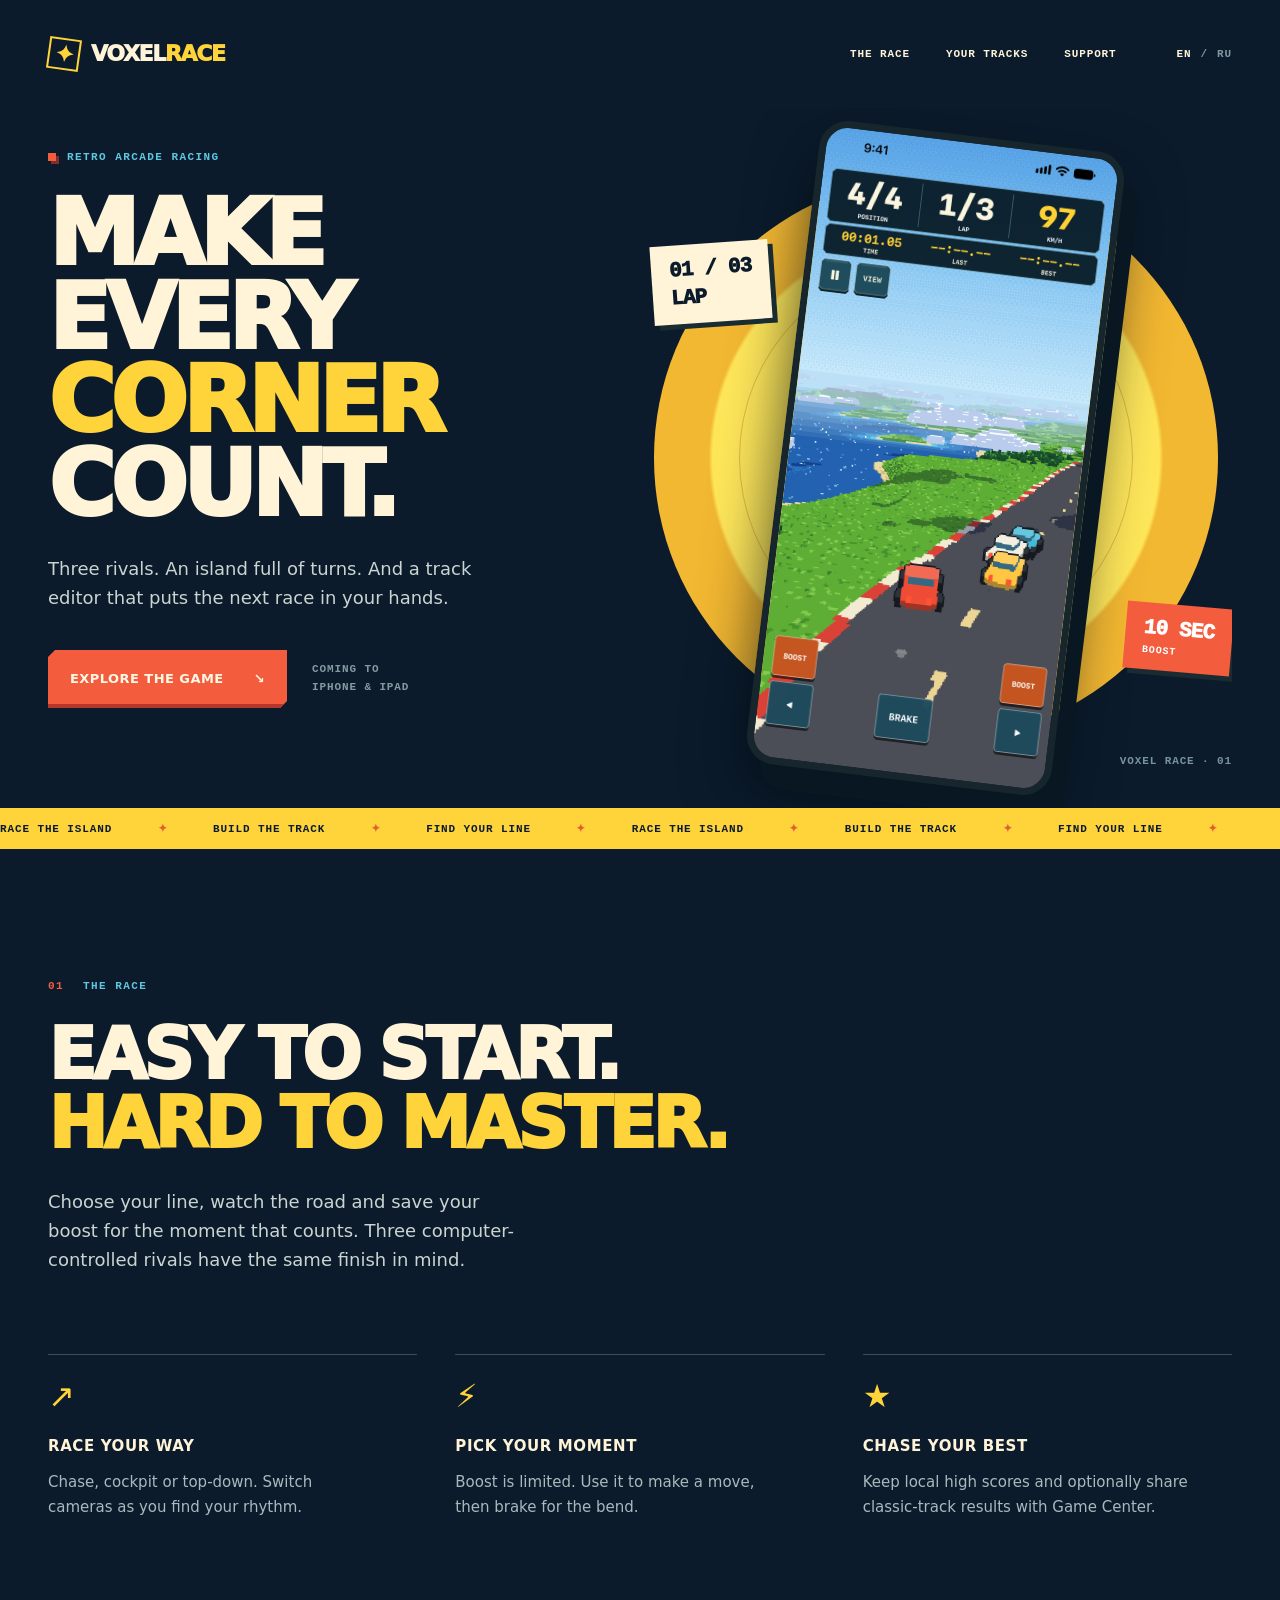
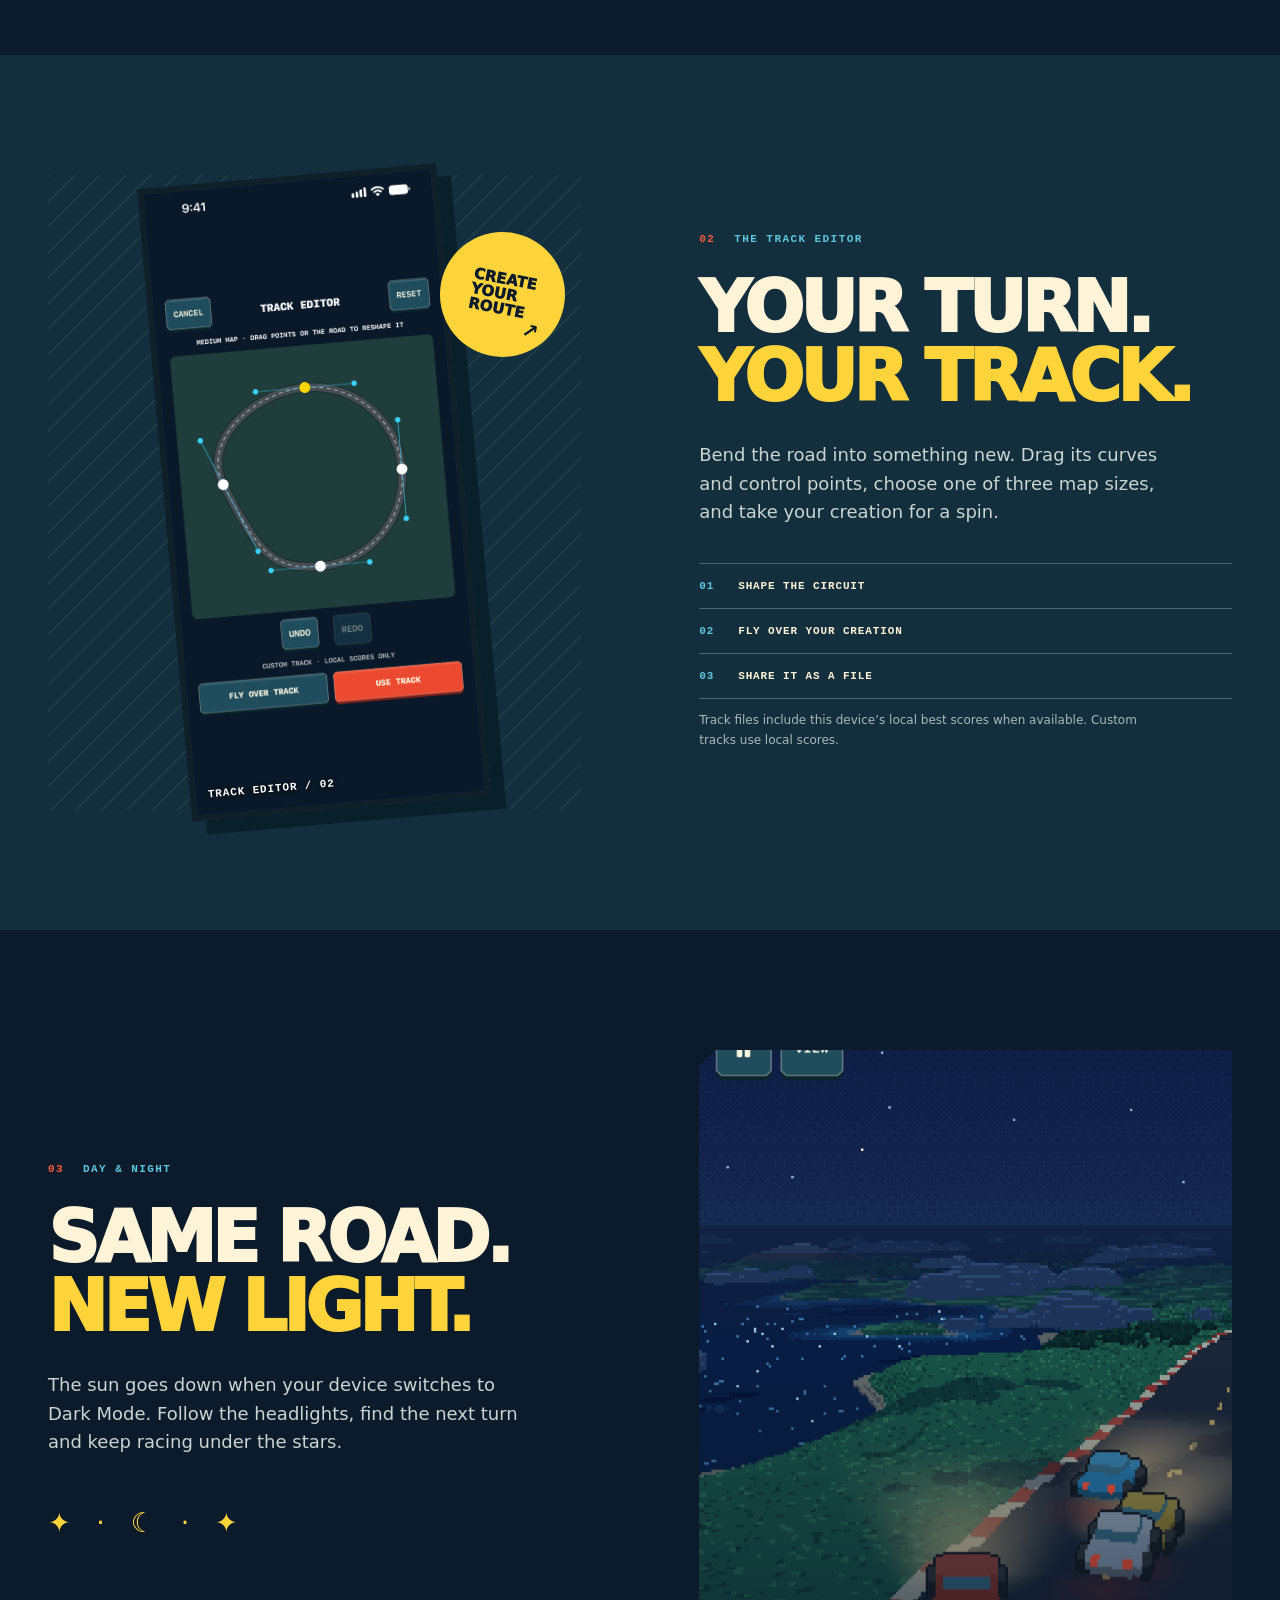
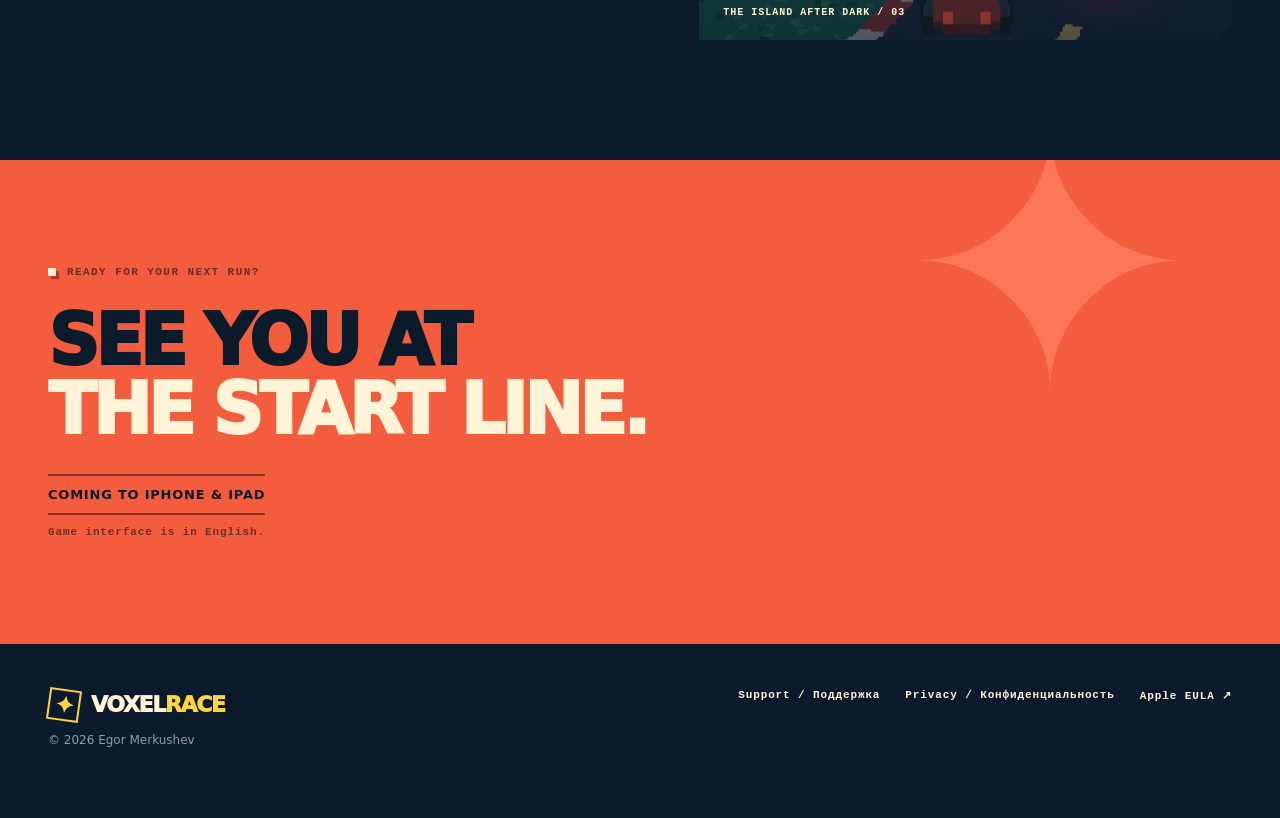
==== website/voxelrace/index.html @ db581e8e "Add Voxel Race website and FTPS deployment" ====
<!doctype html>
<html lang="en" data-title-en="Voxel Race — Make every corner count" data-title-ru="Voxel Race — каждый поворот важен">
<head>
  <meta charset="utf-8">
  <meta name="viewport" content="width=device-width, initial-scale=1">
  <meta name="theme-color" content="#0b1b2c">
  <meta name="description" content="Retro arcade racing, island roads and tracks of your own. Voxel Race for iPhone and iPad.">
  <link rel="canonical" href="https://egormerkushev.ru/voxelrace/">
  <link rel="icon" href="favicon.svg" type="image/svg+xml"><link rel="stylesheet" href="styles.css">
  <script src="language.js" defer></script>
  <title>Voxel Race — Make every corner count</title>
</head>
<body>
  <a class="skip" href="#main"><span data-language="en">Skip to content</span><span lang="ru" data-language="ru">К содержанию</span></a>
  <header class="site-header shell">
    <a class="brand" href="./" data-local aria-label="Voxel Race home"><span class="brand-mark" aria-hidden="true">✦</span><span>VOXEL<span>RACE</span></span></a>
    <nav class="header-nav" aria-label="Main navigation">
      <a href="#race"><span data-language="en">THE RACE</span><span lang="ru" data-language="ru">ГОНКА</span></a>
      <a href="#tracks"><span data-language="en">YOUR TRACKS</span><span lang="ru" data-language="ru">ТРАССЫ</span></a>
      <a href="support/" data-local><span data-language="en">SUPPORT</span><span lang="ru" data-language="ru">ПОДДЕРЖКА</span></a>
    </nav>
    <nav class="languages" aria-label="Language"><a href="?lang=en" lang="en" data-language-choice="en">EN</a><span aria-hidden="true">/</span><a href="?lang=ru" lang="ru" data-language-choice="ru">RU</a></nav>
  </header>
  <main id="main">
    <section class="hero shell">
      <div class="hero-copy">
        <p class="eyebrow"><span class="eyebrow-dot"></span><span data-language="en">RETRO ARCADE RACING</span><span lang="ru" data-language="ru">АРКАДНЫЕ ГОНКИ В РЕТРОСТИЛЕ</span></p>
        <h1><span data-language="en">MAKE EVERY<br><em>CORNER</em><br>COUNT.</span><span lang="ru" data-language="ru">КАЖДЫЙ<br><em>ПОВОРОТ</em><br>ВАЖЕН.</span></h1>
        <p class="hero-text"><span data-language="en">Three rivals. An island full of turns. And a track editor that puts the next race in your hands.</span><span lang="ru" data-language="ru">Три соперника, остров с крутыми поворотами и редактор трасс, в котором следующую гонку придумываете вы.</span></p>
        <div class="hero-actions"><a class="button button-primary" href="#race"><span data-language="en">EXPLORE THE GAME</span><span lang="ru" data-language="ru">УЗНАТЬ ОБ ИГРЕ</span><span aria-hidden="true">↘</span></a><span class="platform"><span data-language="en">COMING TO<br>IPHONE &amp; IPAD</span><span lang="ru" data-language="ru">СКОРО НА<br>IPHONE И IPAD</span></span></div>
      </div>
      <div class="hero-art"><div class="orbit orbit-one"></div><div class="orbit orbit-two"></div><div class="hero-disc"></div><div class="hero-phone"><img src="assets/race-day.png" width="1284" height="2778" alt="A daytime race with four cars on a coastal road" data-alt-en="A daytime race with four cars on a coastal road" data-alt-ru="Дневная гонка: четыре машины на дороге вдоль моря" fetchpriority="high"></div><div class="race-tag tag-top"><span>01 / 03</span><strong><span data-language="en">LAP</span><span lang="ru" data-language="ru">КРУГ</span></strong></div><div class="race-tag tag-bottom"><span><span data-language="en">10 SEC</span><span lang="ru" data-language="ru">10 СЕК</span></span><strong>BOOST</strong></div><span class="art-caption">VOXEL RACE · 01</span></div>
    </section>
    <div class="ticker" aria-hidden="true"><div>RACE THE ISLAND <b>✦</b> BUILD THE TRACK <b>✦</b> FIND YOUR LINE <b>✦</b> RACE THE ISLAND <b>✦</b> BUILD THE TRACK <b>✦</b> FIND YOUR LINE <b>✦</b></div></div>
    <section id="race" class="race-section shell section-pad">
      <div class="section-heading"><p class="eyebrow"><span class="number">01</span><span data-language="en">THE RACE</span><span lang="ru" data-language="ru">ГОНКА</span></p><h2><span data-language="en">EASY TO START.<br><em>HARD TO MASTER.</em></span><span lang="ru" data-language="ru">ЛЕГКО НАЧАТЬ.<br><em>СЛОЖНО ПОБЕДИТЬ.</em></span></h2><p><span data-language="en">Choose your line, watch the road and save your boost for the moment that counts. Three computer-controlled rivals have the same finish in mind.</span><span lang="ru" data-language="ru">Ищите свою траекторию, следите за дорогой и берегите ускорение для нужного момента. Три компьютерных соперника тоже едут к финишу.</span></p></div>
      <div class="feature-grid">
        <article><span class="feature-icon">↗</span><h3><span data-language="en">RACE YOUR WAY</span><span lang="ru" data-language="ru">ВЫБЕРИТЕ ВИД</span></h3><p><span data-language="en">Chase, cockpit or top-down. Switch cameras as you find your rhythm.</span><span lang="ru" data-language="ru">Сзади, из кабины или сверху. Меняйте камеру по ходу заезда.</span></p></article>
        <article><span class="feature-icon">⚡</span><h3><span data-language="en">PICK YOUR MOMENT</span><span lang="ru" data-language="ru">ЛОВИТЕ МОМЕНТ</span></h3><p><span data-language="en">Boost is limited. Use it to make a move, then brake for the bend.</span><span lang="ru" data-language="ru">Запас ускорения ограничен. Используйте его для обгона и тормозите перед поворотом.</span></p></article>
        <article><span class="feature-icon">★</span><h3><span data-language="en">CHASE YOUR BEST</span><span lang="ru" data-language="ru">БЕЙТЕ РЕКОРДЫ</span></h3><p><span data-language="en">Keep local high scores and optionally share classic-track results with Game Center.</span><span lang="ru" data-language="ru">Сохраняйте рекорды на устройстве и при желании отправляйте результаты классической трассы в Game Center.</span></p></article>
      </div>
    </section>
    <section id="tracks" class="track-section section-pad"><div class="shell split">
      <div class="track-visual"><div class="track-frame"><img src="assets/editor.png" width="1284" height="2778" alt="The track editor with a curved circuit and control points" data-alt-en="The track editor with a curved circuit and control points" data-alt-ru="Редактор с кольцевой трассой и контрольными точками"><span class="frame-label">TRACK EDITOR / 02</span></div><span class="track-stamp"><span data-language="en">CREATE<br>YOUR<br>ROUTE</span><span lang="ru" data-language="ru">СОЗДАЙ<br>СВОЮ<br>ТРАССУ</span><b>↗</b></span></div>
      <div class="split-copy"><p class="eyebrow"><span class="number">02</span><span data-language="en">THE TRACK EDITOR</span><span lang="ru" data-language="ru">РЕДАКТОР ТРАСС</span></p><h2><span data-language="en">YOUR TURN.<br><em>YOUR TRACK.</em></span><span lang="ru" data-language="ru">ВАШ ПОВОРОТ.<br><em>ВАША ТРАССА.</em></span></h2><p><span data-language="en">Bend the road into something new. Drag its curves and control points, choose one of three map sizes, and take your creation for a spin.</span><span lang="ru" data-language="ru">Придумайте свою дорогу: меняйте кривые и контрольные точки, выбирайте один из трёх размеров карты и отправляйтесь на первый круг.</span></p><div class="details-list"><div><span>01</span><strong><span data-language="en">SHAPE THE CIRCUIT</span><span lang="ru" data-language="ru">МЕНЯЙТЕ ФОРМУ</span></strong></div><div><span>02</span><strong><span data-language="en">FLY OVER YOUR CREATION</span><span lang="ru" data-language="ru">ОСМОТРИТЕ С ВЫСОТЫ</span></strong></div><div><span>03</span><strong><span data-language="en">SHARE IT AS A FILE</span><span lang="ru" data-language="ru">ПОДЕЛИТЕСЬ ФАЙЛОМ</span></strong></div></div><p class="note"><span data-language="en">Track files include this device’s local best scores when available. Custom tracks use local scores.</span><span lang="ru" data-language="ru">В файл трассы попадают локальные рекорды этого устройства, если они есть. Для пользовательских трасс используются локальные результаты.</span></p></div>
    </div></section>
    <section class="night-section shell section-pad"><div class="night-copy"><p class="eyebrow"><span class="number">03</span><span data-language="en">DAY &amp; NIGHT</span><span lang="ru" data-language="ru">ДЕНЬ И НОЧЬ</span></p><h2><span data-language="en">SAME ROAD.<br><em>NEW LIGHT.</em></span><span lang="ru" data-language="ru">ТА ЖЕ ДОРОГА.<br><em>ДРУГОЙ СВЕТ.</em></span></h2><p><span data-language="en">The sun goes down when your device switches to Dark Mode. Follow the headlights, find the next turn and keep racing under the stars.</span><span lang="ru" data-language="ru">Когда устройство переходит на тёмную тему, над островом наступает ночь. Следуйте за светом фар и ищите следующий поворот под звёздами.</span></p><div class="night-symbols" aria-hidden="true">✦ &nbsp; · &nbsp; ☾ &nbsp; · &nbsp; ✦</div></div><div class="night-image"><img src="assets/race-night.png" width="1284" height="2778" alt="Cars racing under a starry sky with their headlights on" data-alt-en="Cars racing under a starry sky with their headlights on" data-alt-ru="Машины с включёнными фарами мчатся по трассе под звёздами"><span>THE ISLAND AFTER DARK / 03</span></div></section>
    <section class="finish-section"><div class="shell finish-inner"><p class="eyebrow"><span class="eyebrow-dot"></span><span data-language="en">READY FOR YOUR NEXT RUN?</span><span lang="ru" data-language="ru">ГОТОВЫ К НОВОМУ ЗАЕЗДУ?</span></p><h2><span data-language="en">SEE YOU AT<br><em>THE START LINE.</em></span><span lang="ru" data-language="ru">УВИДИМСЯ<br><em>НА СТАРТЕ.</em></span></h2><p class="launch-status"><span data-language="en">COMING TO IPHONE &amp; IPAD</span><span lang="ru" data-language="ru">СКОРО НА IPHONE И IPAD</span></p><p class="finish-note"><span data-language="en">Game interface is in English.</span><span lang="ru" data-language="ru">Интерфейс игры — на английском языке.</span></p></div></section>
  </main>
  <footer class="site-footer shell"><div><a class="brand" href="./" data-local><span class="brand-mark" aria-hidden="true">✦</span><span>VOXEL<span>RACE</span></span></a><p>© 2026 Egor Merkushev</p></div><nav aria-label="Footer"><a href="support/" data-local>Support / Поддержка</a><a href="privacy/" data-local>Privacy / Конфиденциальность</a><a href="https://www.apple.com/legal/internet-services/itunes/dev/stdeula/">Apple EULA ↗</a></nav></footer>
</body>
</html>
---- website/voxelrace/styles.css ----
:root{color-scheme:dark;--ink:#0b1b2c;--ink-2:#10283a;--cream:#fff3d8;--yellow:#ffd43b;--coral:#f45c3e;--muted:#aab9bc;--line:#39505a;--blue:#5fc6df}*{box-sizing:border-box}html{scroll-behavior:smooth}body{margin:0;background:var(--ink);color:var(--cream);font-family:system-ui,-apple-system,BlinkMacSystemFont,"Segoe UI",sans-serif}a{color:inherit}img{display:block;max-width:100%}.js[data-site-language="en"] [data-language="ru"],.js[data-site-language="ru"] [data-language="en"]{display:none}.shell{width:min(1360px,calc(100% - 96px));margin-inline:auto}.skip{position:absolute;left:10px;top:-60px;z-index:99;padding:12px;background:var(--yellow);color:var(--ink)}.skip:focus{top:10px}a:focus-visible{outline:3px solid var(--yellow);outline-offset:4px}.site-header{min-height:108px;display:flex;align-items:center;gap:60px}.brand{display:inline-flex;align-items:center;gap:11px;text-decoration:none;letter-spacing:-.06em;font-size:22px;font-weight:950;line-height:1}.brand>span:last-child>span{color:var(--yellow)}.brand-mark{display:grid;place-items:center;width:32px;height:32px;border:2px solid var(--yellow);color:var(--yellow);font-size:23px;line-height:1;transform:rotate(8deg)}.header-nav{display:flex;gap:36px;margin-left:auto}.header-nav a,.languages,.eyebrow,.platform,.art-caption,.frame-label,.details-list,.race-tag,.site-footer nav,.ticker,.finish-note{font-family:ui-monospace,SFMono-Regular,Menlo,monospace;font-size:11px;font-weight:750;letter-spacing:.08em}.header-nav a{text-decoration:none}.header-nav a:hover,.site-footer a:hover{color:var(--yellow)}.languages{display:flex;align-items:center;gap:9px;color:#82999f}.languages a{text-decoration:none}.languages a[aria-current]{color:var(--cream)}.hero{min-height:680px;display:grid;grid-template-columns:1fr 1fr;align-items:center;overflow:hidden}.hero-copy{padding:32px 0 100px;position:relative;z-index:2}.eyebrow{display:flex;align-items:center;gap:11px;color:var(--blue);letter-spacing:.13em}.eyebrow-dot{width:8px;height:8px;display:inline-block;background:var(--coral);box-shadow:3px 3px 0 #812d2c}.hero h1,.section-heading h2,.split h2,.night-copy h2,.finish-section h2{font-size:clamp(56px,7.1vw,105px);line-height:.92;letter-spacing:-.055em;margin:29px 0;font-weight:950}.hero h1 em,.section-heading h2 em,.split h2 em,.night-copy h2 em,.finish-section h2 em{font-style:normal;color:var(--yellow)}.hero-text,.section-heading>p:last-child,.split-copy>p:not(.eyebrow):not(.note),.night-copy>p:not(.eyebrow){max-width:470px;color:#cad4d0;font-size:18px;line-height:1.6}.hero-actions{display:flex;align-items:center;gap:25px;margin-top:37px}.button{display:inline-flex;min-height:58px;align-items:center;justify-content:center;gap:30px;padding:0 22px;font-size:13px;font-weight:900;text-decoration:none;letter-spacing:.035em;clip-path:polygon(7px 0,100% 0,100% calc(100% - 7px),calc(100% - 7px) 100%,0 100%,0 7px)}.button-primary{color:#fff8e5;background:var(--coral);box-shadow:inset 0 -4px #b4362d}.button-primary:hover{background:#ff7353}.platform{line-height:1.6;color:#849aa1}.hero-art{min-height:650px;position:relative;display:flex;justify-content:center;align-items:center;isolation:isolate}.hero-disc{position:absolute;z-index:-2;width:min(44vw,620px);aspect-ratio:1;border-radius:50%;background:radial-gradient(circle at 50% 50%,#ffe75a 0 56%,#f3b832 57% 100%)}.hero-disc:after{content:"";position:absolute;inset:15%;border:1px solid #bc832e;border-radius:50%;opacity:.45}.orbit{position:absolute;border:1px solid #2e4858;border-radius:50%;z-index:-3}.orbit-one{width:90%;aspect-ratio:1}.orbit-two{width:75%;aspect-ratio:1}.hero-phone{width:clamp(220px,24vw,335px);border:7px solid #17262d;border-radius:29px;overflow:hidden;transform:rotate(7deg);box-shadow:16px 24px 0 #091722,0 28px 60px #020c12b0}.hero-phone img{width:100%;height:auto}.race-tag{position:absolute;display:flex;flex-direction:column;gap:5px;padding:14px 18px;background:var(--cream);color:var(--ink);box-shadow:5px 5px 0 #182c31;transform:rotate(-4deg)}.race-tag span{font-size:21px;font-weight:950;letter-spacing:-.04em}.race-tag strong{font-size:10px}.tag-top{top:17%;left:2%}.tag-bottom{right:0;bottom:17%;background:var(--coral);color:white;transform:rotate(5deg)}.art-caption{position:absolute;bottom:16px;right:0;color:#78949b}.ticker{overflow:hidden;background:var(--yellow);color:var(--ink);padding:14px 0;white-space:nowrap;transform:rotate(-1deg);width:101%;margin-left:-.5%}.ticker div{width:max-content;animation:marquee 35s linear infinite}.ticker b{padding:0 38px;color:#e35e35}@keyframes marquee{to{transform:translateX(-50%)}}@media(prefers-reduced-motion:reduce){html{scroll-behavior:auto}.ticker div{animation:none}}.section-pad{padding-block:120px}.section-heading{max-width:780px}.number{color:var(--coral);padding-right:8px}.section-heading h2,.split h2,.night-copy h2,.finish-section h2{font-size:clamp(46px,5.5vw,76px);line-height:.98}.feature-grid{display:grid;grid-template-columns:repeat(3,1fr);gap:38px;margin-top:80px}.feature-grid article{border-top:1px solid var(--line);padding-top:22px}.feature-icon{font-size:32px;color:var(--yellow)}.feature-grid h3{font-size:15px;margin:22px 0 12px;letter-spacing:.04em}.feature-grid p,.split-copy .note{font-size:15px;color:var(--muted);line-height:1.65;max-width:330px}.track-section{background:#132e3c;overflow:hidden}.split{display:grid;grid-template-columns:1fr 1fr;align-items:center;gap:10%}.track-visual{position:relative;min-height:610px;display:flex;align-items:center;justify-content:center;background:repeating-linear-gradient(135deg,#1b3c45 0,#1b3c45 2px,transparent 2px,transparent 18px)}.track-frame{width:min(58%,300px);border:6px solid #10202a;box-shadow:14px 14px 0 #09202b;transform:rotate(-5deg);position:relative}.track-frame img{width:100%}.frame-label{position:absolute;bottom:14px;left:12px;right:12px;color:white;text-shadow:0 1px 5px #000}.track-stamp{position:absolute;right:3%;top:9%;width:125px;height:125px;border-radius:50%;display:grid;place-content:center;background:var(--yellow);color:var(--ink);font-size:15px;font-weight:950;line-height:1;transform:rotate(11deg)}.track-stamp b{position:absolute;right:20px;bottom:22px;font-size:20px}.details-list{margin-top:36px;border-top:1px solid #4a6770}.details-list div{display:flex;gap:24px;align-items:center;border-bottom:1px solid #4a6770;padding:16px 0}.details-list div>span{color:var(--blue)}.split-copy .note{font-size:12px;max-width:470px}.night-section{display:grid;grid-template-columns:1fr 1fr;gap:10%;align-items:center}.night-symbols{margin-top:50px;color:var(--yellow);font-size:27px}.night-image{height:590px;position:relative;overflow:hidden;background:#09152b;clip-path:polygon(0 16px,16px 0,100% 0,100% calc(100% - 16px),calc(100% - 16px) 100%,0 100%)}.night-image img{width:100%;height:100%;object-fit:cover;object-position:center 48%}.night-image:after{content:"";position:absolute;inset:50% 0 0;background:linear-gradient(transparent,#07162788)}.night-image span{position:absolute;z-index:1;left:24px;bottom:22px;font:700 10px ui-monospace,monospace;letter-spacing:.1em}.finish-section{background:var(--coral);color:var(--ink);overflow:hidden}.finish-inner{position:relative;padding-block:95px}.finish-inner:after{content:"✦";position:absolute;right:3%;top:-20%;font-size:350px;color:#ff7758;pointer-events:none}.finish-section .eyebrow{color:#702b26}.finish-section .eyebrow-dot{background:var(--cream);box-shadow:3px 3px 0 #b43a2c}.finish-section h2{position:relative;z-index:1}.finish-section h2 em{color:var(--cream)}.button-dark{background:var(--ink);color:var(--cream);position:relative;z-index:1}.finish-note{color:#6c2e28}.site-footer{display:flex;justify-content:space-between;align-items:flex-start;gap:30px;padding-block:45px 55px}.site-footer p{font-size:12px;color:#8ca0a1}.site-footer nav{display:flex;gap:25px;flex-wrap:wrap}.site-footer nav a{text-decoration:none}.information{max-width:790px;margin-inline:auto;padding:75px 0 120px}.information h1{font-size:clamp(44px,7vw,76px);letter-spacing:-.055em;line-height:1}.information h2{font-size:22px;margin-top:44px;letter-spacing:-.02em}.information p,.information li{font-size:17px;line-height:1.7;color:#d2dfd8}.information a{color:var(--yellow)}.information .eyebrow{color:var(--blue)}.information .updated{font-size:13px;color:#a3b2b1}.information .contact{display:inline-block;font-weight:800;font-size:22px;overflow-wrap:anywhere}.information ul{padding-left:22px}.info-header{border-bottom:1px solid #263c48}.info-footer{border-top:1px solid #263c48}
@media(max-width:900px){.shell{width:min(100% - 48px,1360px)}.site-header{min-height:82px;gap:20px}.header-nav{gap:17px}.hero{grid-template-columns:1fr 1fr;min-height:570px}.hero-art{min-height:560px}.hero-disc{width:55vw}.hero h1{font-size:clamp(48px,7.5vw,72px)}.section-pad{padding-block:85px}.feature-grid{gap:22px}.split,.night-section{gap:7%}.track-visual{min-height:500px}.night-image{height:500px}}
@media(max-width:650px){.shell{width:calc(100% - 40px)}.site-header{min-height:76px}.brand{font-size:20px}.header-nav{display:none}.languages{margin-left:auto}.hero{display:flex;flex-direction:column;align-items:stretch}.hero-copy{padding:36px 0 0}.hero h1{font-size:clamp(51px,12vw,76px);margin:25px 0}.hero-text,.section-heading>p:last-child,.split-copy>p:not(.eyebrow):not(.note),.night-copy>p:not(.eyebrow){font-size:16px}.hero-actions{margin-top:27px;gap:16px}.button{font-size:11px;gap:16px;padding-inline:17px}.platform{font-size:10px}.hero-art{min-height:510px}.hero-disc{width:min(95vw,480px)}.hero-phone{width:min(50vw,245px)}.race-tag span{font-size:17px}.tag-top{left:0}.tag-bottom{right:0}.art-caption{font-size:9px}.section-pad{padding-block:72px}.section-heading h2,.split h2,.night-copy h2,.finish-section h2{font-size:clamp(42px,10vw,62px)}.feature-grid{grid-template-columns:1fr;gap:30px;margin-top:48px}.feature-grid h3{margin:12px 0 8px}.feature-grid p{margin:0}.split{display:flex;flex-direction:column-reverse;gap:40px;align-items:stretch}.track-visual{min-height:480px}.track-frame{width:52%;max-width:230px}.track-stamp{width:105px;height:105px;font-size:13px}.night-section{grid-template-columns:1fr;gap:35px}.night-image{height:440px}.night-symbols{margin-top:24px}.finish-inner{padding-block:75px}.finish-inner:after{font-size:180px;right:-15%;top:0}.site-footer{display:block}.site-footer nav{margin-top:28px;display:grid;gap:15px}.information{padding-block:45px 80px}.information p,.information li{font-size:16px}}

/* Keep screenshots proportional and the angled ticker inside the viewport. */
body{overflow-x:clip}
.track-frame img{height:auto}
.ticker{width:100%;margin-left:0;transform:none}
.launch-status{display:inline-block;position:relative;z-index:1;margin:0;padding:11px 0;border-block:2px solid #84372a;font-size:13px;font-weight:900;letter-spacing:.06em}
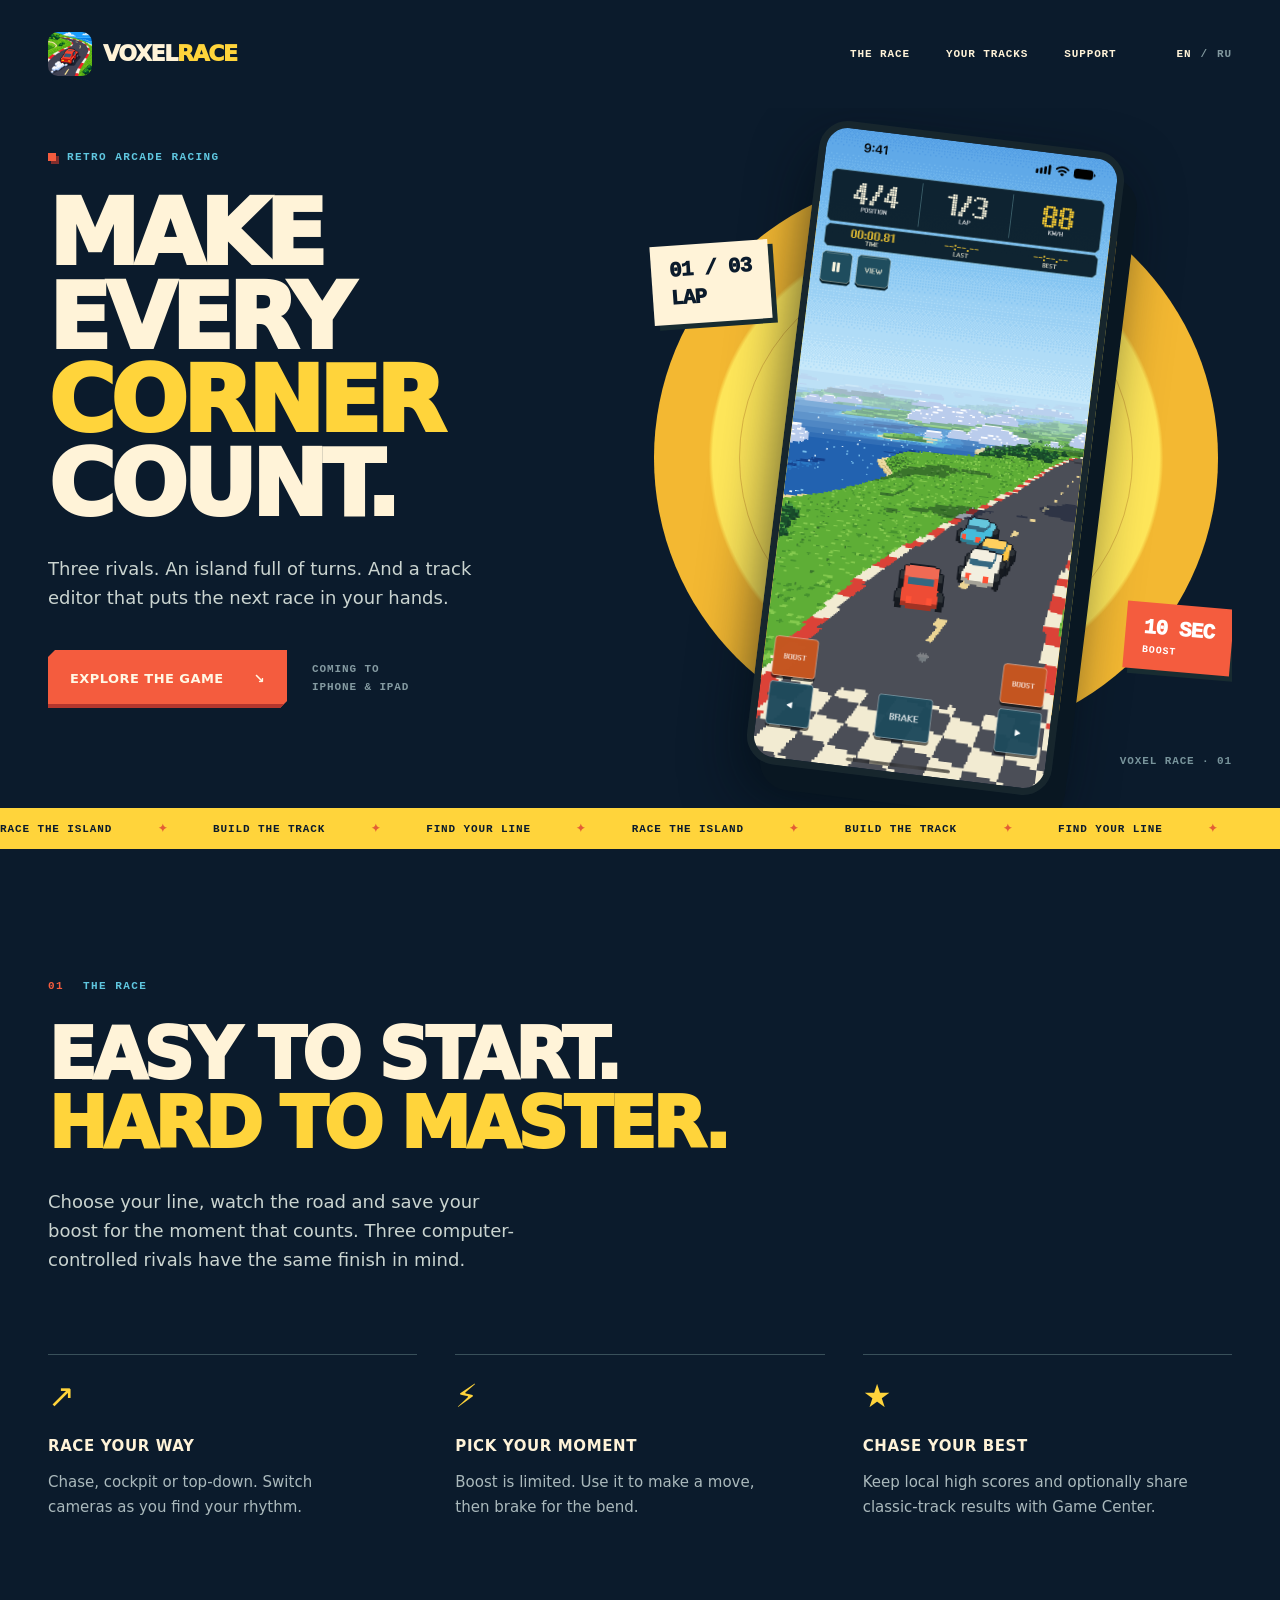
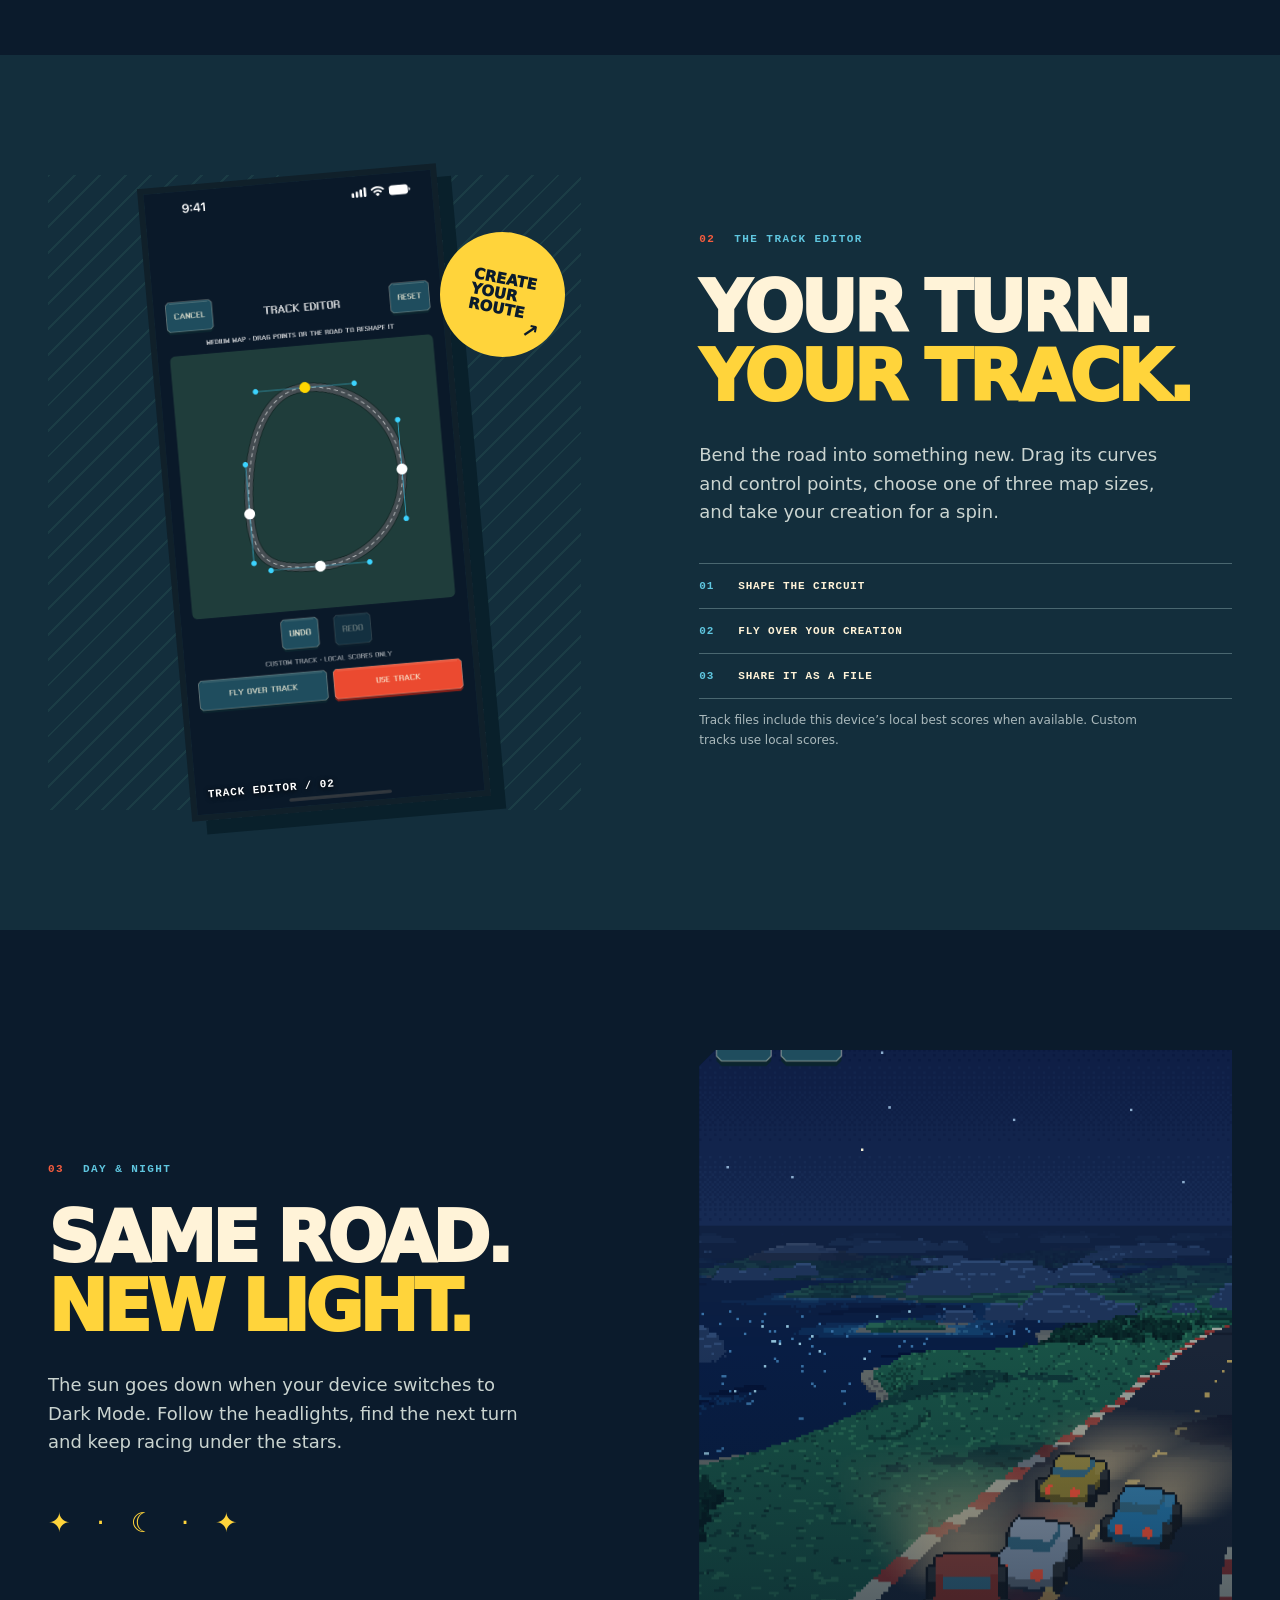
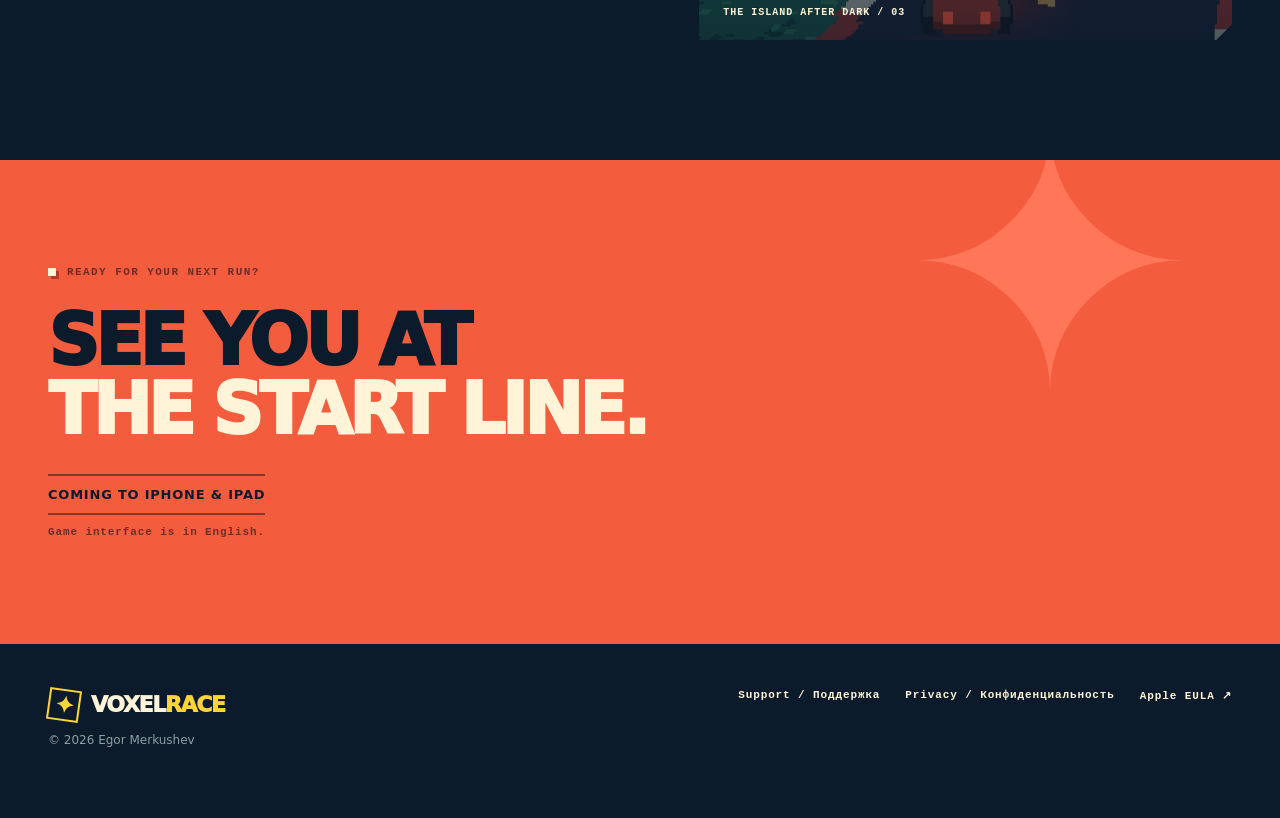
==== commit 69214201: "Show app icon in header" ====
--- a/website/voxelrace/index.html
+++ b/website/voxelrace/index.html
@@ -13,7 +13,7 @@
 <body>
   <a class="skip" href="#main"><span data-language="en">Skip to content</span><span lang="ru" data-language="ru">К содержанию</span></a>
   <header class="site-header shell">
-    <a class="brand" href="./" data-local aria-label="Voxel Race home"><span class="brand-mark" aria-hidden="true">✦</span><span>VOXEL<span>RACE</span></span></a>
+    <a class="brand" href="./" data-local aria-label="Voxel Race home"><img class="brand-icon" src="assets/app-icon.png" width="44" height="44" alt=""><span>VOXEL<span>RACE</span></span></a>
     <nav class="header-nav" aria-label="Main navigation">
       <a href="#race"><span data-language="en">THE RACE</span><span lang="ru" data-language="ru">ГОНКА</span></a>
       <a href="#tracks"><span data-language="en">YOUR TRACKS</span><span lang="ru" data-language="ru">ТРАССЫ</span></a>
--- a/website/voxelrace/styles.css
+++ b/website/voxelrace/styles.css
@@ -7,3 +7,5 @@
 .track-frame img{height:auto}
 .ticker{width:100%;margin-left:0;transform:none}
 .launch-status{display:inline-block;position:relative;z-index:1;margin:0;padding:11px 0;border-block:2px solid #84372a;font-size:13px;font-weight:900;letter-spacing:.06em}
+
+.brand-icon{width:44px;height:44px;object-fit:cover;border-radius:10px;flex:none}
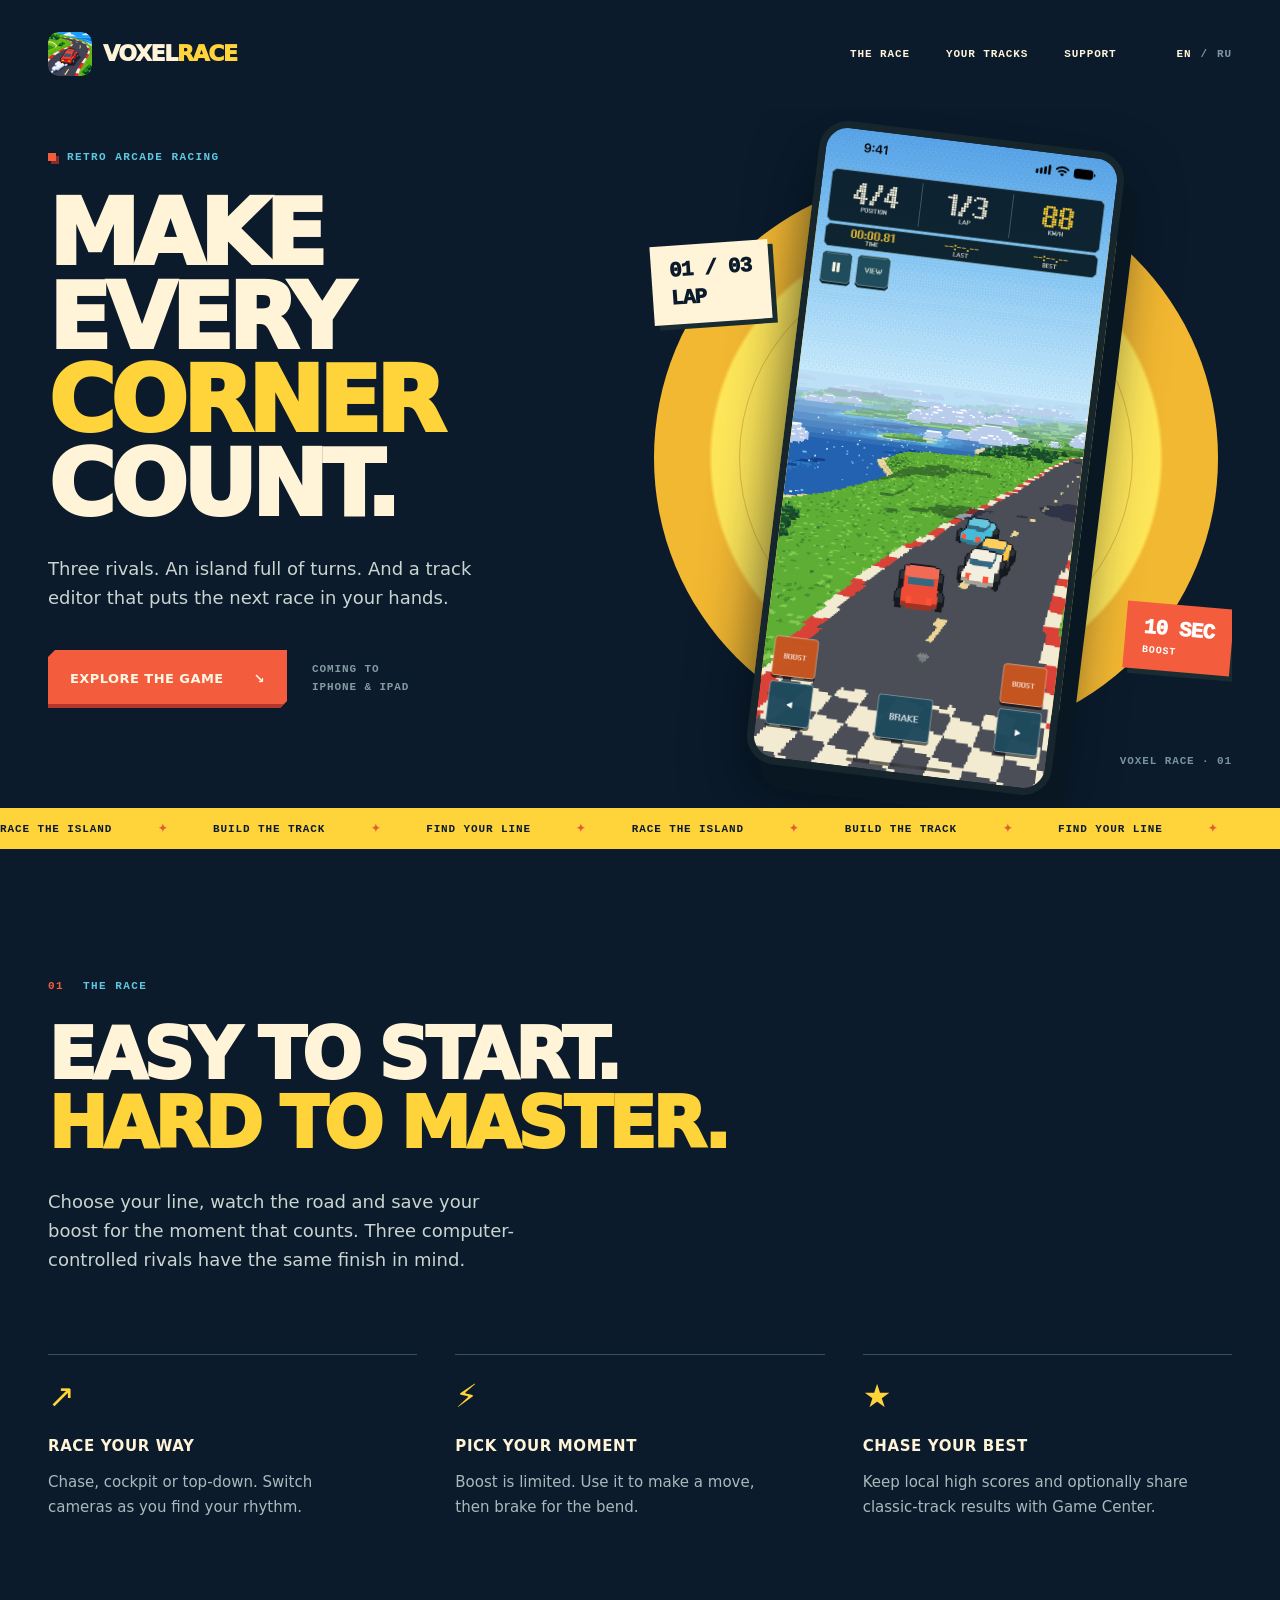
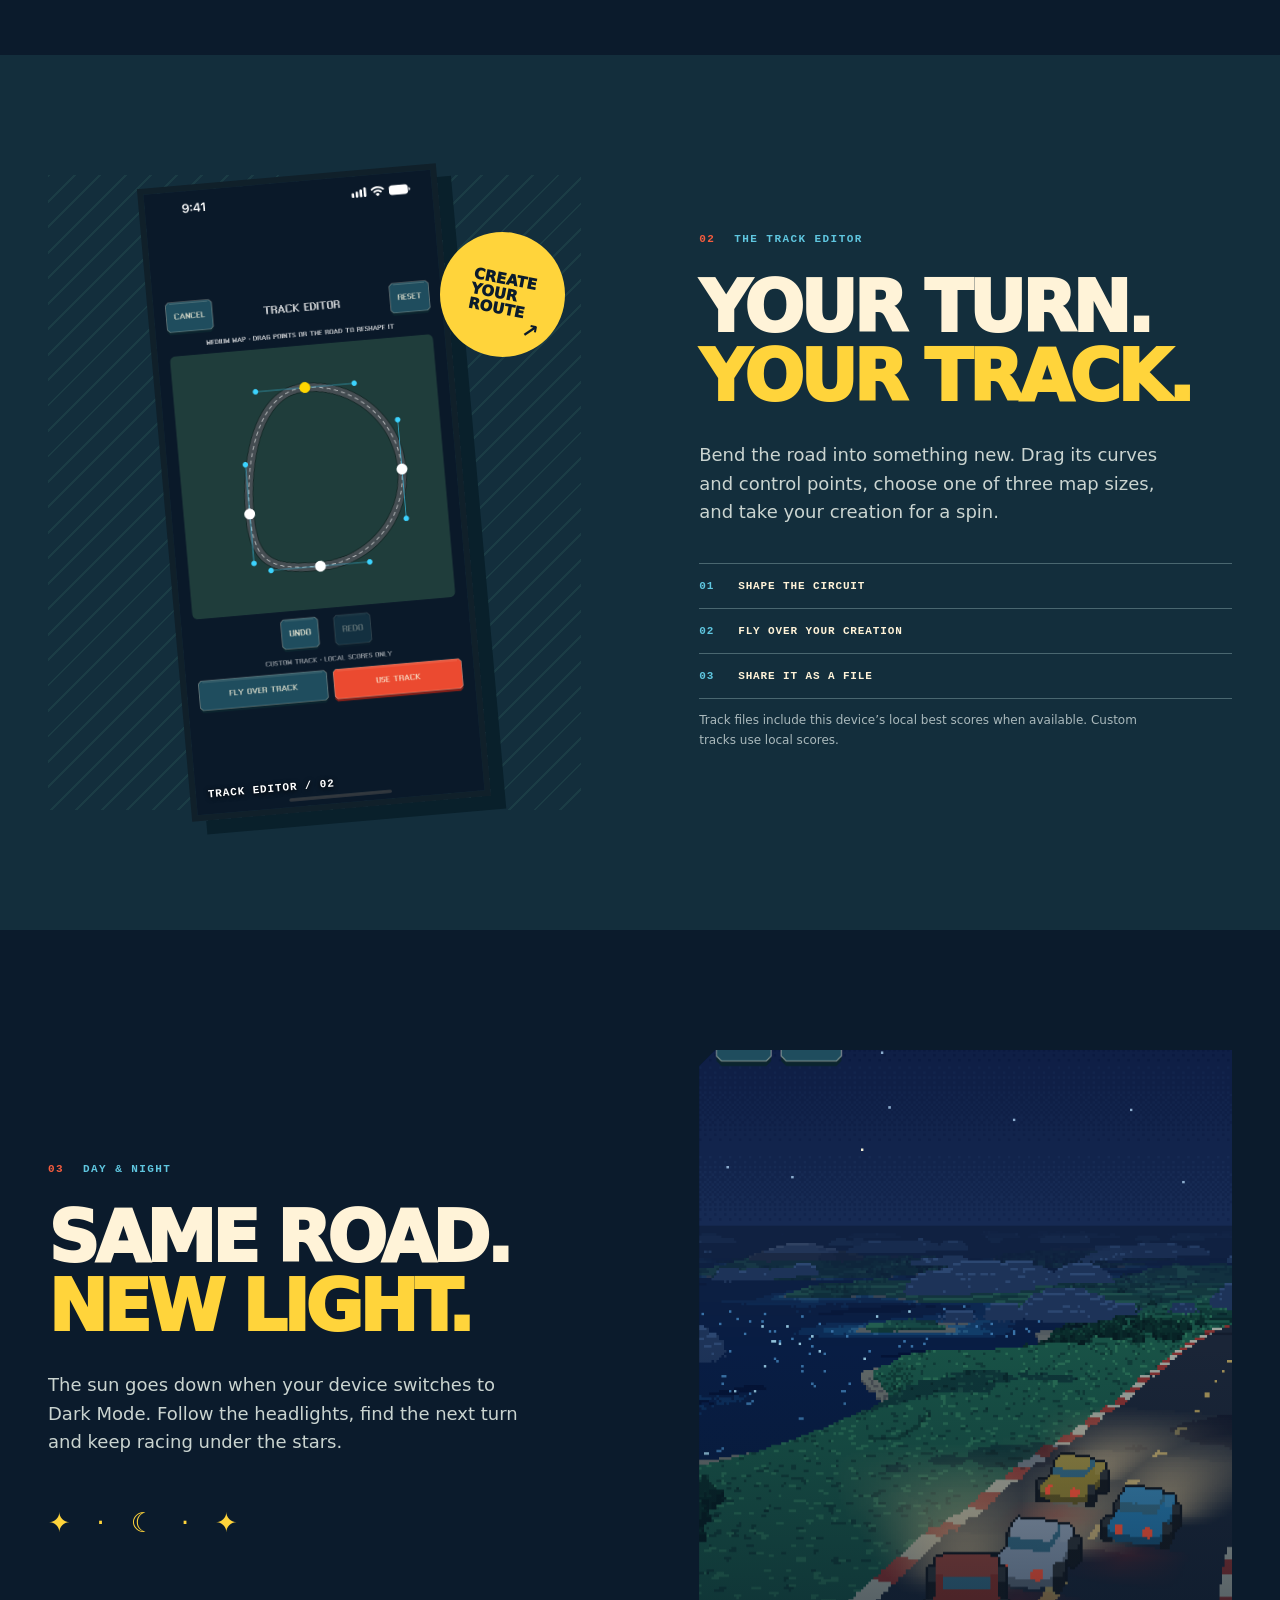
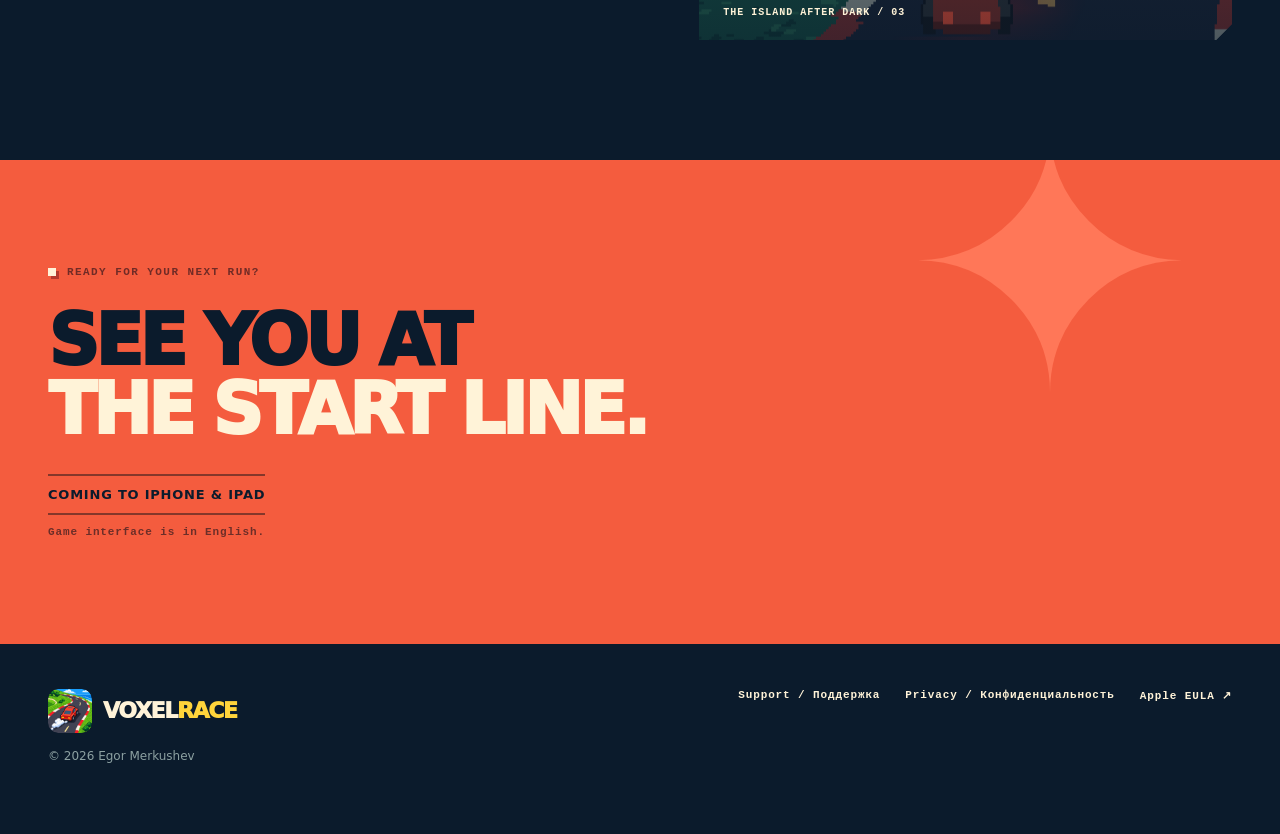
==== commit 2998d339: "Use rounded app icon across site" ====
--- a/website/voxelrace/index.html
+++ b/website/voxelrace/index.html
@@ -6,14 +6,14 @@
   <meta name="theme-color" content="#0b1b2c">
   <meta name="description" content="Retro arcade racing, island roads and tracks of your own. Voxel Race for iPhone and iPad.">
   <link rel="canonical" href="https://egormerkushev.ru/voxelrace/">
-  <link rel="icon" href="favicon.svg" type="image/svg+xml"><link rel="stylesheet" href="styles.css">
+  <link rel="icon" href="favicon.svg" type="image/svg+xml"><link rel="stylesheet" href="styles.css?v=2">
   <script src="language.js" defer></script>
   <title>Voxel Race — Make every corner count</title>
 </head>
 <body>
   <a class="skip" href="#main"><span data-language="en">Skip to content</span><span lang="ru" data-language="ru">К содержанию</span></a>
   <header class="site-header shell">
-    <a class="brand" href="./" data-local aria-label="Voxel Race home"><img class="brand-icon" src="assets/app-icon.png" width="44" height="44" alt=""><span>VOXEL<span>RACE</span></span></a>
+    <a class="brand" href="./" data-local aria-label="Voxel Race home"><span class="brand-icon-frame" aria-hidden="true"><img class="brand-icon" src="assets/app-icon.png" width="44" height="44" alt=""></span><span>VOXEL<span>RACE</span></span></a>
     <nav class="header-nav" aria-label="Main navigation">
       <a href="#race"><span data-language="en">THE RACE</span><span lang="ru" data-language="ru">ГОНКА</span></a>
       <a href="#tracks"><span data-language="en">YOUR TRACKS</span><span lang="ru" data-language="ru">ТРАССЫ</span></a>
@@ -47,6 +47,6 @@
     <section class="night-section shell section-pad"><div class="night-copy"><p class="eyebrow"><span class="number">03</span><span data-language="en">DAY &amp; NIGHT</span><span lang="ru" data-language="ru">ДЕНЬ И НОЧЬ</span></p><h2><span data-language="en">SAME ROAD.<br><em>NEW LIGHT.</em></span><span lang="ru" data-language="ru">ТА ЖЕ ДОРОГА.<br><em>ДРУГОЙ СВЕТ.</em></span></h2><p><span data-language="en">The sun goes down when your device switches to Dark Mode. Follow the headlights, find the next turn and keep racing under the stars.</span><span lang="ru" data-language="ru">Когда устройство переходит на тёмную тему, над островом наступает ночь. Следуйте за светом фар и ищите следующий поворот под звёздами.</span></p><div class="night-symbols" aria-hidden="true">✦ &nbsp; · &nbsp; ☾ &nbsp; · &nbsp; ✦</div></div><div class="night-image"><img src="assets/race-night.png" width="1284" height="2778" alt="Cars racing under a starry sky with their headlights on" data-alt-en="Cars racing under a starry sky with their headlights on" data-alt-ru="Машины с включёнными фарами мчатся по трассе под звёздами"><span>THE ISLAND AFTER DARK / 03</span></div></section>
     <section class="finish-section"><div class="shell finish-inner"><p class="eyebrow"><span class="eyebrow-dot"></span><span data-language="en">READY FOR YOUR NEXT RUN?</span><span lang="ru" data-language="ru">ГОТОВЫ К НОВОМУ ЗАЕЗДУ?</span></p><h2><span data-language="en">SEE YOU AT<br><em>THE START LINE.</em></span><span lang="ru" data-language="ru">УВИДИМСЯ<br><em>НА СТАРТЕ.</em></span></h2><p class="launch-status"><span data-language="en">COMING TO IPHONE &amp; IPAD</span><span lang="ru" data-language="ru">СКОРО НА IPHONE И IPAD</span></p><p class="finish-note"><span data-language="en">Game interface is in English.</span><span lang="ru" data-language="ru">Интерфейс игры — на английском языке.</span></p></div></section>
   </main>
-  <footer class="site-footer shell"><div><a class="brand" href="./" data-local><span class="brand-mark" aria-hidden="true">✦</span><span>VOXEL<span>RACE</span></span></a><p>© 2026 Egor Merkushev</p></div><nav aria-label="Footer"><a href="support/" data-local>Support / Поддержка</a><a href="privacy/" data-local>Privacy / Конфиденциальность</a><a href="https://www.apple.com/legal/internet-services/itunes/dev/stdeula/">Apple EULA ↗</a></nav></footer>
+  <footer class="site-footer shell"><div><a class="brand" href="./" data-local><span class="brand-icon-frame" aria-hidden="true"><img class="brand-icon" src="assets/app-icon.png" width="44" height="44" alt=""></span><span>VOXEL<span>RACE</span></span></a><p>© 2026 Egor Merkushev</p></div><nav aria-label="Footer"><a href="support/" data-local>Support / Поддержка</a><a href="privacy/" data-local>Privacy / Конфиденциальность</a><a href="https://www.apple.com/legal/internet-services/itunes/dev/stdeula/">Apple EULA ↗</a></nav></footer>
 </body>
 </html>
--- a/website/voxelrace/styles.css
+++ b/website/voxelrace/styles.css
@@ -9,3 +9,6 @@
 .launch-status{display:inline-block;position:relative;z-index:1;margin:0;padding:11px 0;border-block:2px solid #84372a;font-size:13px;font-weight:900;letter-spacing:.06em}
 
 .brand-icon{width:44px;height:44px;object-fit:cover;border-radius:10px;flex:none}
+
+.brand-icon-frame{display:block;width:44px;height:44px;flex:none;border-radius:10px;overflow:hidden;-webkit-mask-image:-webkit-radial-gradient(white,black)}
+.brand-icon-frame .brand-icon{width:100%;height:100%;border-radius:0;object-fit:cover}
